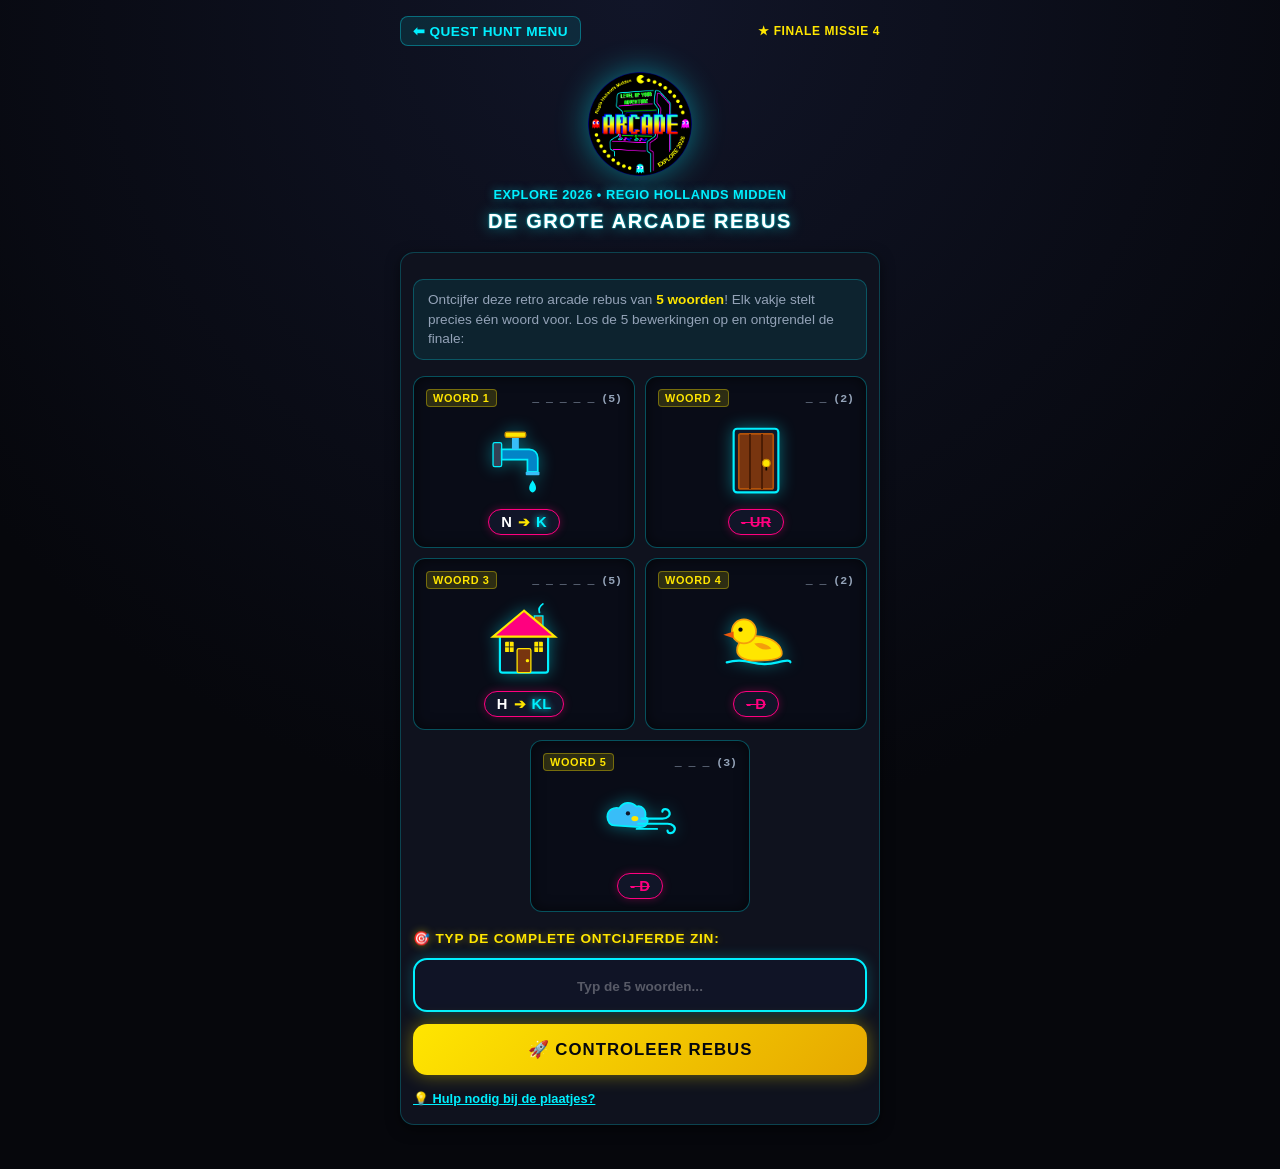
==== quest_hunt/puzzel_3_rebus.html @ 5169217b "added quest menu" ====
<!DOCTYPE html>
<html lang="nl">
<head>
  <meta charset="UTF-8">
  <meta name="viewport" content="width=device-width, initial-scale=1.0, maximum-scale=1.0, user-scalable=no">
  <title>Explore 2026 - De Grote Arcade Rebus</title>
  <meta name="description" content="Ontcijfer de heldere 5-woorden arcade rebus en kraak de kluis van de finale bij Explore 2026!">
  <link rel="icon" type="image/png" href="../logo.png">
  
  <!-- Explore 2026 Arcade Thema Basis -->
  <link rel="stylesheet" href="../style.css">

  <style>
    /* Bovenste navigatiebalk */
    .nav-top-bar {
      display: flex;
      justify-content: space-between;
      align-items: center;
      width: 100%;
      margin-bottom: 4px;
    }

    .nav-back-link {
      display: inline-flex;
      align-items: center;
      gap: 6px;
      color: var(--neon-cyan);
      text-decoration: none;
      font-size: 0.85rem;
      font-weight: 800;
      letter-spacing: 0.03em;
      text-transform: uppercase;
      padding: 6px 12px;
      background: rgba(0, 240, 255, 0.1);
      border: 1px solid rgba(0, 240, 255, 0.35);
      border-radius: 8px;
      transition: all 0.15s ease;
    }

    .nav-back-link:active {
      background: rgba(0, 240, 255, 0.25);
      transform: scale(0.97);
    }

    /* Hoofd Rebus Card */
    .rebus-card {
      background: var(--card);
      border: 1.5px solid var(--card-border);
      border-radius: var(--radius);
      padding: 18px 12px;
      display: flex;
      flex-direction: column;
      align-items: center;
      text-align: center;
      box-shadow: var(--shadow);
      position: relative;
      overflow: hidden;
      transition: border-color 0.3s ease, box-shadow 0.3s ease;
    }

    .rebus-card.success-card {
      border-color: var(--neon-green);
      box-shadow: 0 0 25px rgba(0, 255, 102, 0.45), inset 0 0 15px rgba(0, 255, 102, 0.15);
      animation: pulseSuccess 2s infinite alternate;
    }

    @keyframes pulseSuccess {
      0% { box-shadow: 0 0 16px rgba(0, 255, 102, 0.3); }
      100% { box-shadow: 0 0 28px rgba(0, 255, 102, 0.6); }
    }

    /* Instructie banner */
    .instruction-badge {
      background: rgba(0, 240, 255, 0.08);
      border: 1px solid rgba(0, 240, 255, 0.25);
      border-radius: 10px;
      padding: 10px 14px;
      margin: 8px 0 16px;
      font-size: 0.85rem;
      line-height: 1.45;
      color: var(--text-muted);
      text-align: left;
      width: 100%;
    }

    .instruction-badge strong {
      color: var(--neon-yellow);
    }

    /* Rebus Grid: 5 Duidelijke Woordkaarten */
    .rebus-grid {
      display: grid;
      grid-template-columns: repeat(2, 1fr);
      gap: 10px;
      width: 100%;
      margin-bottom: 18px;
    }

    /* Laatste kaart centreert netjes over 2 kolommen */
    .rebus-card-item:last-child:nth-child(odd) {
      grid-column: span 2;
      max-width: 220px;
      margin: 0 auto;
      width: 100%;
    }

    .rebus-card-item {
      background: #090c17;
      border: 1.5px solid rgba(0, 240, 255, 0.3);
      border-radius: 12px;
      padding: 12px 8px;
      display: flex;
      flex-direction: column;
      align-items: center;
      gap: 8px;
      box-shadow: inset 0 0 14px rgba(0, 0, 0, 0.6);
      position: relative;
      transition: border-color 0.2s ease, transform 0.15s ease;
    }

    .rebus-card-item:hover {
      border-color: var(--neon-cyan);
    }

    .item-header {
      width: 100%;
      display: flex;
      justify-content: space-between;
      align-items: center;
      padding: 0 4px;
    }

    .item-tag {
      font-size: 0.68rem;
      font-weight: 900;
      text-transform: uppercase;
      letter-spacing: 0.06em;
      padding: 2px 6px;
      border-radius: 4px;
      background: rgba(255, 230, 0, 0.15);
      color: var(--neon-yellow);
      border: 1px solid rgba(255, 230, 0, 0.35);
    }

    .item-length {
      font-size: 0.72rem;
      font-weight: 800;
      color: var(--text-muted);
      font-family: monospace;
    }

    /* SVG Illustratie container */
    .rebus-visual-wrap {
      width: 86px;
      height: 86px;
      display: flex;
      align-items: center;
      justify-content: center;
      filter: drop-shadow(0 0 8px rgba(0, 240, 255, 0.4));
    }

    .rebus-svg {
      width: 100%;
      height: 100%;
      object-fit: contain;
    }

    /* Formule / Letter Bewerking Badge */
    .rebus-formula-badge {
      display: inline-flex;
      align-items: center;
      gap: 6px;
      background: #111528;
      border: 1px solid var(--neon-pink);
      border-radius: 999px;
      padding: 4px 12px;
      font-size: 0.92rem;
      font-weight: 900;
      box-shadow: 0 0 8px rgba(255, 0, 127, 0.3);
    }

    .formula-source {
      color: #ffffff;
    }

    .formula-arrow {
      color: var(--neon-yellow);
      font-size: 0.85rem;
    }

    .formula-target {
      color: var(--neon-cyan);
      text-shadow: 0 0 6px var(--neon-cyan);
    }

    /* Antwoord Invoer Formulier */
    .answer-form {
      width: 100%;
      display: flex;
      flex-direction: column;
      gap: 12px;
    }

    .answer-label {
      font-size: 0.85rem;
      font-weight: 800;
      text-transform: uppercase;
      letter-spacing: 0.06em;
      color: var(--neon-yellow);
      text-shadow: 0 0 8px rgba(255, 230, 0, 0.4);
      text-align: left;
      display: flex;
      align-items: center;
      gap: 6px;
    }

    .answer-input {
      width: 100%;
      background: #101426;
      border: 2px solid var(--neon-cyan);
      border-radius: var(--radius);
      padding: 14px 16px;
      font-size: 1.15rem;
      font-weight: 900;
      letter-spacing: 0.06em;
      text-transform: uppercase;
      color: #ffffff;
      text-align: center;
      outline: none;
      box-shadow: 0 0 14px rgba(0, 240, 255, 0.25);
      transition: border-color 0.2s ease, box-shadow 0.2s ease;
    }

    .answer-input:focus {
      border-color: var(--neon-pink);
      box-shadow: 0 0 20px rgba(255, 0, 127, 0.45);
    }

    .answer-input::placeholder {
      font-size: 0.85rem;
      font-weight: 600;
      letter-spacing: normal;
      text-transform: none;
      color: rgba(255, 255, 255, 0.3);
    }

    .btn-submit-rebus {
      width: 100%;
      background: linear-gradient(135deg, var(--neon-yellow) 0%, #e6a800 100%);
      color: #05070e;
      border: none;
      border-radius: var(--radius);
      padding: 15px;
      font-size: 1.05rem;
      font-weight: 900;
      letter-spacing: 0.06em;
      text-transform: uppercase;
      cursor: pointer;
      box-shadow: 0 0 18px rgba(255, 230, 0, 0.4);
      display: inline-flex;
      align-items: center;
      justify-content: center;
      gap: 8px;
      transition: transform 0.15s ease, filter 0.15s ease;
    }

    .btn-submit-rebus:active {
      transform: scale(0.98);
      filter: brightness(1.1);
    }

    /* Hints Uitklapbaar */
    .btn-hint-toggle {
      background: none;
      border: none;
      color: var(--neon-cyan);
      font-size: 0.8rem;
      font-weight: 800;
      cursor: pointer;
      text-decoration: underline;
      margin-top: 4px;
      display: inline-flex;
      align-items: center;
      gap: 4px;
    }

    .hint-box {
      background: rgba(255, 230, 0, 0.08);
      border: 1px dashed var(--neon-yellow);
      border-radius: 8px;
      padding: 12px 14px;
      color: #cbd5e1;
      font-size: 0.82rem;
      line-height: 1.5;
      margin-top: 6px;
      width: 100%;
      text-align: left;
    }

    /* Foutmelding & Succesbox */
    .alert-box-rebus {
      background: rgba(255, 0, 127, 0.12);
      border: 1.5px solid var(--neon-pink);
      border-radius: var(--radius);
      padding: 14px 16px;
      color: #ffffff;
      font-size: 0.88rem;
      line-height: 1.45;
      text-align: center;
      margin-top: 12px;
      width: 100%;
    }

    .alert-box-rebus.shake {
      animation: shakeAnim 0.45s ease-in-out;
    }

    @keyframes shakeAnim {
      0%, 100% { transform: translateX(0); }
      20%, 60% { transform: translateX(-8px); }
      40%, 80% { transform: translateX(8px); }
    }

    .success-box-rebus {
      background: rgba(0, 255, 102, 0.12);
      border: 1.5px solid var(--neon-green);
      border-radius: var(--radius);
      padding: 18px 16px;
      color: #ffffff;
      text-align: center;
      margin-top: 12px;
      width: 100%;
      box-shadow: 0 0 20px rgba(0, 255, 102, 0.35);
    }

    .action-btn-main {
      width: 100%;
      background: linear-gradient(135deg, var(--neon-green) 0%, #00b347 100%);
      color: #04080e;
      border: none;
      border-radius: var(--radius);
      padding: 16px;
      font-size: 1.05rem;
      font-weight: 900;
      letter-spacing: 0.04em;
      text-transform: uppercase;
      cursor: pointer;
      box-shadow: 0 0 20px rgba(0, 255, 102, 0.45);
      display: inline-flex;
      align-items: center;
      justify-content: center;
      gap: 8px;
      text-decoration: none;
      margin-top: 12px;
      transition: transform 0.15s ease, filter 0.15s ease;
    }

    .action-btn-main:active {
      transform: scale(0.98);
      filter: brightness(1.1);
    }

    /* Countdown Banner */
    .countdown-banner {
      background: rgba(0, 255, 102, 0.12);
      border: 1px dashed var(--neon-green);
      border-radius: 8px;
      padding: 10px 14px;
      color: #ffffff;
      font-size: 0.88rem;
      font-weight: 700;
      margin-top: 12px;
      width: 100%;
      display: flex;
      align-items: center;
      justify-content: space-between;
      gap: 10px;
    }

    .btn-cancel-countdown {
      background: transparent;
      border: 1px solid rgba(255, 255, 255, 0.3);
      color: #cbd5e1;
      padding: 4px 10px;
      border-radius: 6px;
      font-size: 0.78rem;
      cursor: pointer;
    }

    /* Collapsible Settings / Drawer */
    .settings-panel {
      background: #0b0e1b;
      border: 1px solid rgba(255, 255, 255, 0.1);
      border-radius: var(--radius);
      overflow: hidden;
      margin-top: 14px;
      width: 100%;
    }

    .settings-header {
      padding: 12px 16px;
      display: flex;
      justify-content: space-between;
      align-items: center;
      cursor: pointer;
      font-size: 0.85rem;
      font-weight: 700;
      color: var(--text-muted);
      user-select: none;
    }

    .settings-header:hover {
      color: #ffffff;
    }

    .settings-body {
      padding: 14px 16px 18px;
      border-top: 1px solid rgba(255, 255, 255, 0.08);
      display: flex;
      flex-direction: column;
      gap: 12px;
      text-align: left;
    }

    .form-group {
      display: flex;
      flex-direction: column;
      gap: 4px;
    }

    .form-group label {
      font-size: 0.75rem;
      font-weight: 700;
      color: var(--neon-cyan);
      text-transform: uppercase;
      letter-spacing: 0.04em;
    }

    .form-group input {
      background: #111524;
      border: 1px solid var(--card-border);
      border-radius: 8px;
      padding: 9px 12px;
      color: #ffffff;
      font-size: 0.88rem;
      outline: none;
    }

    .form-group input:focus {
      border-color: var(--neon-cyan);
      box-shadow: var(--glow-cyan);
    }

    .btn-row {
      display: flex;
      gap: 8px;
      flex-wrap: wrap;
    }

    .btn-sm-arcade {
      background: #151b2e;
      border: 1px solid var(--neon-yellow);
      color: var(--neon-yellow);
      padding: 8px 12px;
      border-radius: 8px;
      font-size: 0.8rem;
      font-weight: 800;
      cursor: pointer;
      flex: 1;
      text-align: center;
    }

    .btn-sm-arcade:active {
      background: rgba(255, 230, 0, 0.2);
    }

    /* Confetti Canvas */
    #confettiCanvas {
      position: fixed;
      top: 0;
      left: 0;
      width: 100vw;
      height: 100vh;
      pointer-events: none;
      z-index: 9999;
    }

    /* Toast */
    .toast {
      position: fixed;
      bottom: 24px;
      left: 50%;
      transform: translateX(-50%) translateY(100px);
      background: #111524;
      border: 1.5px solid var(--neon-cyan);
      box-shadow: 0 0 16px rgba(0, 240, 255, 0.4);
      color: #ffffff;
      padding: 10px 20px;
      border-radius: 999px;
      font-size: 0.88rem;
      font-weight: 700;
      opacity: 0;
      transition: all 0.3s cubic-bezier(0.34, 1.56, 0.64, 1);
      z-index: 10000;
      white-space: nowrap;
    }

    .toast.show {
      transform: translateX(-50%) translateY(0);
      opacity: 1;
    }
  </style>
</head>
<body>
  <canvas id="confettiCanvas"></canvas>

  <div class="app">
    <!-- Bovenbalk met teruglink naar menu -->
    <div class="nav-top-bar">
      <a href="quest_hunt_menu.html" class="nav-back-link">
        ⬅ Quest Hunt Menu
      </a>
      <span style="font-size: 0.75rem; font-weight: 800; color: var(--neon-yellow); letter-spacing: 0.05em;">
        ★ FINALE MISSIE 4
      </span>
    </div>

    <!-- Header met Explore 2026 Arcade Logo -->
    <header>
      <img src="../logo.png" alt="Explore 2026 Arcade Logo" class="app-logo">
      <div class="subtitle">Explore 2026 • Regio Hollands Midden</div>
      <h1 class="app-title" style="font-size: 1.25rem; line-height: 1.3; margin-top: 6px;">
        De Grote Arcade Rebus
      </h1>
    </header>

    <!-- Hoofd Rebus Kaart -->
    <main class="rebus-card" id="rebusCard">
      <!-- Instructie banner -->
      <div class="instruction-badge">
        Ontcijfer deze retro arcade rebus van <strong>5 woorden</strong>! Elk vakje stelt precies één woord voor. Los de 5 bewerkingen op en ontgrendel de finale:
      </div>

      <!-- Het 5-delige Rebus Raster -->
      <div class="rebus-grid">
        
        <!-- VAK 1: KRAAN (N -> K) = KRAAK -->
        <div class="rebus-card-item">
          <div class="item-header">
            <span class="item-tag">Woord 1</span>
            <span class="item-length">_ _ _ _ _ (5)</span>
          </div>
          <div class="rebus-visual-wrap">
            <!-- Kraan SVG -->
            <svg class="rebus-svg" viewBox="0 0 100 100" fill="none" xmlns="http://www.w3.org/2000/svg">
              <!-- Muurplaat -->
              <rect x="14" y="32" width="10" height="28" rx="2" fill="#334155" stroke="#00f0ff" stroke-width="1.5"/>
              <!-- Buis naar voren en omlaag -->
              <path d="M24 40 H56 C62 40 66 44 66 50 V66 H54 V52 H24 Z" fill="#0284c7" stroke="#00f0ff" stroke-width="2"/>
              <!-- Kraanknop bovenop -->
              <rect x="36" y="24" width="8" height="16" fill="#38bdf8"/>
              <rect x="28" y="20" width="24" height="6" rx="2" fill="#ffe600" stroke="#ca8a04" stroke-width="1.5"/>
              <!-- Uitloop & Waterdruppel -->
              <rect x="52" y="66" width="16" height="4" rx="1" fill="#38bdf8"/>
              <path d="M60 76 C58 79 56 82 56 85 C56 88 58 90 60 90 C62 90 64 88 64 85 C64 82 62 79 60 76 Z" fill="#00f0ff"/>
            </svg>
          </div>
          <div class="rebus-formula-badge">
            <span class="formula-source">N</span>
            <span class="formula-arrow">➔</span>
            <span class="formula-target">K</span>
          </div>
        </div>

        <!-- VAK 2: DEUR (- UR) = DE -->
        <div class="rebus-card-item">
          <div class="item-header">
            <span class="item-tag">Woord 2</span>
            <span class="item-length">_ _ (2)</span>
          </div>
          <div class="rebus-visual-wrap">
            <!-- Houten Deur SVG -->
            <svg class="rebus-svg" viewBox="0 0 100 100" fill="none" xmlns="http://www.w3.org/2000/svg">
              <!-- Kozijn -->
              <rect x="24" y="16" width="52" height="74" rx="4" fill="#0f172a" stroke="#00f0ff" stroke-width="2.5"/>
              <!-- Deurpaneel -->
              <rect x="30" y="22" width="40" height="64" rx="2" fill="#78350f" stroke="#b45309" stroke-width="2"/>
              <!-- Planken lijnen -->
              <line x1="43" y1="22" x2="43" y2="86" stroke="#451a03" stroke-width="2"/>
              <line x1="57" y1="22" x2="57" y2="86" stroke="#451a03" stroke-width="2"/>
              <!-- Deurknop / Slot -->
              <circle cx="62" cy="56" r="4.5" fill="#ffe600" stroke="#ca8a04" stroke-width="1.5"/>
              <rect x="61" y="60.5" width="2" height="4" fill="#000000"/>
            </svg>
          </div>
          <div class="rebus-formula-badge">
            <span class="formula-source" style="text-decoration: line-through; color: var(--neon-pink);">- UR</span>
          </div>
        </div>

        <!-- VAK 3: HUIS (H -> KL) = KLUIS -->
        <div class="rebus-card-item">
          <div class="item-header">
            <span class="item-tag">Woord 3</span>
            <span class="item-length">_ _ _ _ _ (5)</span>
          </div>
          <div class="rebus-visual-wrap">
            <!-- Huis SVG -->
            <svg class="rebus-svg" viewBox="0 0 100 100" fill="none" xmlns="http://www.w3.org/2000/svg">
              <!-- Schoorsteen met rook -->
              <rect x="62" y="22" width="10" height="18" fill="#b45309" stroke="#00f0ff" stroke-width="1.5"/>
              <path d="M68 18 Q66 12 72 8" stroke="#00f0ff" stroke-width="2" stroke-linecap="round"/>
              <!-- Gevel / Muren -->
              <rect x="22" y="44" width="56" height="44" rx="3" fill="#0f172a" stroke="#00f0ff" stroke-width="2.5"/>
              <!-- Dak (Driehoek) -->
              <polygon points="50,16 14,46 86,46" fill="#ff007f" stroke="#ffe600" stroke-width="2.5"/>
              <!-- Voordeur -->
              <rect x="42" y="60" width="16" height="28" rx="2" fill="#78350f" stroke="#ffe600" stroke-width="1.5"/>
              <circle cx="54" cy="74" r="2" fill="#ffe600"/>
              <!-- Raampje Links -->
              <rect x="28" y="52" width="10" height="12" rx="1" fill="#ffe600"/>
              <line x1="33" y1="52" x2="33" y2="64" stroke="#0f172a" stroke-width="1"/>
              <line x1="28" y1="58" x2="38" y2="58" stroke="#0f172a" stroke-width="1"/>
              <!-- Raampje Rechts -->
              <rect x="62" y="52" width="10" height="12" rx="1" fill="#ffe600"/>
              <line x1="67" y1="52" x2="67" y2="64" stroke="#0f172a" stroke-width="1"/>
              <line x1="62" y1="58" x2="72" y2="58" stroke="#0f172a" stroke-width="1"/>
            </svg>
          </div>
          <div class="rebus-formula-badge">
            <span class="formula-source">H</span>
            <span class="formula-arrow">➔</span>
            <span class="formula-target">KL</span>
          </div>
        </div>

        <!-- VAK 4: EEND (- D) = EN -->
        <div class="rebus-card-item">
          <div class="item-header">
            <span class="item-tag">Woord 4</span>
            <span class="item-length">_ _ (2)</span>
          </div>
          <div class="rebus-visual-wrap">
            <!-- Eend SVG -->
            <svg class="rebus-svg" viewBox="0 0 100 100" fill="none" xmlns="http://www.w3.org/2000/svg">
              <!-- Water golven -->
              <path d="M16 76 Q30 72 45 76 T75 76 T90 76" stroke="#00f0ff" stroke-width="2.5" stroke-linecap="round"/>
              <!-- Eend Lichaam -->
              <path d="M28 62 C28 50 40 44 56 46 C70 48 80 56 80 66 C80 72 68 74 50 74 C34 74 28 68 28 62 Z" fill="#ffe600" stroke="#f59e0b" stroke-width="2"/>
              <!-- Eend Hoofd -->
              <circle cx="36" cy="40" r="14" fill="#ffe600" stroke="#f59e0b" stroke-width="2"/>
              <!-- Oog -->
              <circle cx="32" cy="38" r="2.5" fill="#04080e"/>
              <!-- Snavel -->
              <path d="M24 40 L12 44 L24 48 Z" fill="#ea580c"/>
              <!-- Vleugel -->
              <path d="M48 54 Q60 52 68 60 Q56 64 48 54 Z" fill="#f59e0b"/>
            </svg>
          </div>
          <div class="rebus-formula-badge">
            <span class="formula-source" style="text-decoration: line-through; color: var(--neon-pink);">- D</span>
          </div>
        </div>

        <!-- VAK 5: WIND (- D) = WIN -->
        <div class="rebus-card-item">
          <div class="item-header">
            <span class="item-tag">Woord 5</span>
            <span class="item-length">_ _ _ (3)</span>
          </div>
          <div class="rebus-visual-wrap">
            <!-- Wind / Blaaswolk SVG -->
            <svg class="rebus-svg" viewBox="0 0 100 100" fill="none" xmlns="http://www.w3.org/2000/svg">
              <!-- Blaaswolk gezichtje links -->
              <path d="M20 54 C16 54 12 50 12 44 C12 36 20 32 26 34 C30 26 40 26 46 32 C52 30 58 36 56 44 C62 48 58 56 50 56 Z" fill="#38bdf8" stroke="#00f0ff" stroke-width="2"/>
              <!-- Oogje & Wang -->
              <circle cx="36" cy="40" r="2.5" fill="#0f172a"/>
              <ellipse cx="44" cy="46" rx="4" ry="3" fill="#ffe600"/>
              <!-- Windvlagen / Wervelingen -->
              <path d="M52 46 H76 C82 46 86 42 84 38 C82 34 76 34 76 38" stroke="#00f0ff" stroke-width="2.5" stroke-linecap="round"/>
              <path d="M48 52 H82 C88 52 92 56 90 60 C88 64 82 64 82 60" stroke="#00f0ff" stroke-width="2.5" stroke-linecap="round"/>
              <path d="M46 58 H70" stroke="#00f0ff" stroke-width="2" stroke-linecap="round"/>
            </svg>
          </div>
          <div class="rebus-formula-badge">
            <span class="formula-source" style="text-decoration: line-through; color: var(--neon-pink);">- D</span>
          </div>
        </div>

      </div>

      <!-- Invoerformulier -->
      <form id="rebusForm" class="answer-form" onsubmit="return false;">
        <label for="rebusInput" class="answer-label">
          <span>🎯 Typ de complete ontcijferde zin:</span>
        </label>
        <input 
          type="text" 
          id="rebusInput" 
          class="answer-input" 
          placeholder="Typ de 5 woorden..." 
          autocomplete="off" 
          autocorrect="off" 
          autocapitalize="characters" 
          spellcheck="false"
        >

        <button type="submit" id="btnSubmitRebus" class="btn-submit-rebus">
          🚀 Controleer Rebus
        </button>

        <button type="button" id="btnToggleHint" class="btn-hint-toggle">
          💡 Hulp nodig bij de plaatjes?
        </button>

        <div id="hintBox" class="hint-box" style="display: none;">
          <strong>De 5 voorwerpen zijn:</strong><br>
          • <strong>Vak 1:</strong> Kraan (vervang N door K)<br>
          • <strong>Vak 2:</strong> Deur (haal UR weg)<br>
          • <strong>Vak 3:</strong> Huis (vervang H door KL)<br>
          • <strong>Vak 4:</strong> Eend (haal D weg)<br>
          • <strong>Vak 5:</strong> Wind (haal D weg)
        </div>
      </form>

      <!-- Foutmelding bij onjuist antwoord -->
      <div id="alertBox" class="alert-box-rebus" style="display: none;">
        <strong>⚠️ Helaas, dat is nog niet de juiste zin!</strong>
        <div style="margin-top: 4px; font-size: 0.82rem; color: #cbd5e1;">
          Kijk goed naar de 5 plaatjes en de letterbewerkingen. Gebruik eventueel de hint hierboven.
        </div>
      </div>

      <!-- Succesmelding bij goed antwoord -->
      <div id="successBox" class="success-box-rebus" style="display: none;">
        <h2 style="font-size: 1.25rem; font-weight: 900; color: var(--neon-green); margin-bottom: 6px;">
          🎉 REBUS MET SUCCES GEKRAAKT! 🎉
        </h2>
        <p style="font-size: 0.95rem; color: #ffffff;">
          Ongelofelijk knap gedaan! De complete finale zin is:<br>
          <strong style="color: var(--neon-yellow); font-size: 1.15rem; letter-spacing: 0.05em;">KRAAK DE KLUIS EN WIN</strong>!
        </p>
      </div>

      <!-- Automatische Countdown bij correct antwoord -->
      <div id="countdownBanner" class="countdown-banner" style="display: none;">
        <span>🚀 Doorsturen naar bestemming over <strong id="countdownSec">3</strong>s...</span>
        <button type="button" class="btn-cancel-countdown" id="cancelCountdownBtn">Pauzeren</button>
      </div>

      <!-- Directe bestemmingsknop na succes -->
      <a id="btnGoTarget" href="#" class="action-btn-main" style="display: none;">
        🎉 Ga naar Bestemming! 🚀
      </a>
    </main>
  </div>

  <!-- Toast notificatie -->
  <div id="toast" class="toast">Instellingen opgeslagen!</div>

  <script>
    /**
     * Explore 2026 - De Grote Arcade Rebus
     * 5-Word Rebus Verification Engine: KRAAK DE KLUIS EN WIN
     */

    const DEFAULT_CONFIG = {
      targetCode: 'KRAAK DE KLUIS EN WIN',
      targetUrl: 'https://skenme.nl/qr/scan.php?ID=aaeb295961',
      autoRedirectDelaySec: 3
    };

    const STORAGE_KEY = 'explore_rebus_config';

    let currentConfig = loadConfig();
    let countdownTimer = null;
    let countdownRemaining = 3;
    let hasTriggeredSuccess = false;

    // DOM Elementen
    const elRebusCard = document.getElementById('rebusCard');
    const elRebusForm = document.getElementById('rebusForm');
    const elRebusInput = document.getElementById('rebusInput');
    const elAlertBox = document.getElementById('alertBox');
    const elSuccessBox = document.getElementById('successBox');
    const elCountdownBanner = document.getElementById('countdownBanner');
    const elCountdownSec = document.getElementById('countdownSec');
    const elCancelCountdownBtn = document.getElementById('cancelCountdownBtn');
    const elBtnGoTarget = document.getElementById('btnGoTarget');
    const elBtnToggleHint = document.getElementById('btnToggleHint');
    const elHintBox = document.getElementById('hintBox');
    const elToast = document.getElementById('toast');

    // Settings elementen
    const elSettingsToggle = document.getElementById('settingsToggle');
    const elSettingsBody = document.getElementById('settingsBody');
    const elToggleArrow = document.getElementById('toggleArrow');
    const elCfgTargetCode = document.getElementById('cfgTargetCode');
    const elCfgTargetUrl = document.getElementById('cfgTargetUrl');
    const elBtnSaveConfig = document.getElementById('btnSaveConfig');
    const elBtnSimulateCorrect = document.getElementById('btnSimulateCorrect');
    const elBtnCopyShareLink = document.getElementById('btnCopyShareLink');
    const elBtnResetConfig = document.getElementById('btnResetConfig');

    /**
     * Configuratie inlezen: URL parameters > LocalStorage > Default
     */
    function loadConfig() {
      const urlParams = new URLSearchParams(window.location.search);
      let saved = {};
      try {
        saved = JSON.parse(localStorage.getItem(STORAGE_KEY)) || {};
      } catch (e) {}

      const code = (urlParams.get('code') || urlParams.get('answer') || saved.targetCode || DEFAULT_CONFIG.targetCode).trim().toUpperCase();
      const target = urlParams.get('url') || urlParams.get('target') || saved.targetUrl || DEFAULT_CONFIG.targetUrl;

      return {
        targetCode: code || DEFAULT_CONFIG.targetCode,
        targetUrl: target || DEFAULT_CONFIG.targetUrl,
        autoRedirectDelaySec: DEFAULT_CONFIG.autoRedirectDelaySec
      };
    }

    function showToast(message) {
      if (!elToast) return;
      elToast.textContent = message;
      elToast.classList.add('show');
      setTimeout(() => elToast.classList.remove('show'), 2600);
    }

    /**
     * Normalisatie van invoer (verwijdert spaties en leestekens voor vergelijking)
     */
    function normalizeCode(str) {
      return (str || '')
        .toUpperCase()
        .replace(/[^A-Z0-9]/g, '');
    }

    /**
     * Antwoordcontrole
     */
    function checkAnswer() {
      const userInput = normalizeCode(elRebusInput.value);
      const expected = normalizeCode(currentConfig.targetCode);
      const altExpected1 = normalizeCode('KRAAK DE KLUIS EN WIN');
      const altExpected2 = normalizeCode('KRAAK HET SPEL EN WIN');

      if (!userInput) {
        showToast('⚠️ Vul eerst je antwoord in!');
        elRebusInput.focus();
        return;
      }

      // Check of het antwoord overeenkomt
      if (userInput === expected || userInput === altExpected1 || userInput === altExpected2) {
        handleSuccess();
      } else {
        handleFailure();
      }
    }

    function handleSuccess() {
      elAlertBox.style.display = 'none';
      elSuccessBox.style.display = 'block';
      elRebusCard.classList.add('success-card');
      elBtnGoTarget.href = currentConfig.targetUrl;
      elBtnGoTarget.style.display = 'inline-flex';

      if (!hasTriggeredSuccess) {
        hasTriggeredSuccess = true;
        startConfetti();
        startRedirectCountdown();
      }
    }

    function handleFailure() {
      elAlertBox.style.display = 'block';
      elAlertBox.classList.remove('shake');
      void elAlertBox.offsetWidth;
      elAlertBox.classList.add('shake');
      elRebusInput.focus();
    }

    elRebusForm.addEventListener('submit', (e) => {
      e.preventDefault();
      checkAnswer();
    });

    // Toggle extra hints
    elBtnToggleHint.addEventListener('click', () => {
      const isHidden = elHintBox.style.display === 'none';
      elHintBox.style.display = isHidden ? 'block' : 'none';
      elBtnToggleHint.textContent = isHidden ? '🙈 Hints inklappen' : '💡 Hulp nodig bij de plaatjes?';
    });

    /**
     * Countdown naar Bestemming
     */
    function startRedirectCountdown() {
      countdownRemaining = currentConfig.autoRedirectDelaySec || 3;
      elCountdownSec.textContent = countdownRemaining;
      elCountdownBanner.style.display = 'flex';

      clearInterval(countdownTimer);
      countdownTimer = setInterval(() => {
        countdownRemaining--;
        if (countdownRemaining <= 0) {
          clearInterval(countdownTimer);
          window.location.href = currentConfig.targetUrl;
        } else {
          elCountdownSec.textContent = countdownRemaining;
        }
      }, 1000);
    }

    function stopRedirectCountdown() {
      clearInterval(countdownTimer);
      elCountdownBanner.style.display = 'none';
    }

    elCancelCountdownBtn.addEventListener('click', () => {
      stopRedirectCountdown();
      showToast('Automatisch doorsturen gepauzeerd');
    });

    /**
     * Confetti Effect
     */
    function startConfetti() {
      const canvas = document.getElementById('confettiCanvas');
      if (!canvas) return;
      const ctx = canvas.getContext('2d');
      canvas.width = window.innerWidth;
      canvas.height = window.innerHeight;

      const colors = ['#00f0ff', '#ff007f', '#ffe600', '#00ff66', '#ffffff'];
      const particles = [];
      const particleCount = 85;

      for (let i = 0; i < particleCount; i++) {
        particles.push({
          x: canvas.width / 2 + (Math.random() - 0.5) * 60,
          y: canvas.height / 2 + (Math.random() - 0.5) * 60,
          vx: (Math.random() - 0.5) * 12,
          vy: (Math.random() - 1.2) * 14,
          size: Math.random() * 8 + 4,
          color: colors[Math.floor(Math.random() * colors.length)],
          rotation: Math.random() * 360,
          rotSpeed: (Math.random() - 0.5) * 15,
          gravity: 0.38,
          alpha: 1,
          decay: Math.random() * 0.012 + 0.008
        });
      }

      function animate() {
        ctx.clearRect(0, 0, canvas.width, canvas.height);
        let alive = 0;

        particles.forEach(p => {
          if (p.alpha > 0) {
            alive++;
            p.x += p.vx;
            p.y += p.vy;
            p.vy += p.gravity;
            p.rotation += p.rotSpeed;
            p.alpha -= p.decay;

            ctx.save();
            ctx.translate(p.x, p.y);
            ctx.rotate((p.rotation * Math.PI) / 180);
            ctx.fillStyle = p.color;
            ctx.globalAlpha = Math.max(0, p.alpha);
            ctx.fillRect(-p.size / 2, -p.size / 2, p.size, p.size * 0.7);
            ctx.restore();
          }
        });

        if (alive > 0) {
          requestAnimationFrame(animate);
        } else {
          ctx.clearRect(0, 0, canvas.width, canvas.height);
        }
      }

      requestAnimationFrame(animate);
    }

    /**
     * UI & Settings Initialisatie
     */
    function initUI() {
      // Settings toggle
      elSettingsToggle.addEventListener('click', () => {
        const isHidden = elSettingsBody.style.display === 'none';
        elSettingsBody.style.display = isHidden ? 'flex' : 'none';
        elToggleArrow.textContent = isHidden ? '▲' : '▼';
      });

      elCfgTargetCode.value = currentConfig.targetCode;
      elCfgTargetUrl.value = currentConfig.targetUrl;

      // Opslaan instellingen
      elBtnSaveConfig.addEventListener('click', () => {
        const code = elCfgTargetCode.value.trim().toUpperCase() || 'KRAAK DE KLUIS EN WIN';
        const url = elCfgTargetUrl.value.trim() || DEFAULT_CONFIG.targetUrl;

        currentConfig.targetCode = code;
        currentConfig.targetUrl = url;

        try {
          localStorage.setItem(STORAGE_KEY, JSON.stringify(currentConfig));
        } catch (e) {}

        showToast('Instellingen opgeslagen!');
      });

      // Simuleer juiste code
      elBtnSimulateCorrect.addEventListener('click', () => {
        elRebusInput.value = currentConfig.targetCode;
        checkAnswer();
        showToast(`🎮 Oplossing ingevuld!`);
      });

      // Deelbare link kopiëren
      elBtnCopyShareLink.addEventListener('click', () => {
        const url = new URL(window.location.href);
        url.searchParams.set('code', currentConfig.targetCode);
        url.searchParams.set('url', currentConfig.targetUrl);

        navigator.clipboard.writeText(url.toString())
          .then(() => showToast('🔗 Deelbare link gekopieerd!'))
          .catch(() => prompt('Kopieer deze link:', url.toString()));
      });

      // Reset
      elBtnResetConfig.addEventListener('click', () => {
        if (confirm('Wil je de instellingen herstellen naar standaard?')) {
          try {
            localStorage.removeItem(STORAGE_KEY);
          } catch (e) {}
          currentConfig = { ...DEFAULT_CONFIG };
          elCfgTargetCode.value = currentConfig.targetCode;
          elCfgTargetUrl.value = currentConfig.targetUrl;
          showToast('Instellingen hersteld naar standaard');
        }
      });
    }

    document.addEventListener('DOMContentLoaded', initUI);
  </script>
</body>
</html>
---- style.css ----
/* style.css - Explore 2026 Arcade Thema (geoptimaliseerd voor smartphone) */

:root {
  /* Arcade Palet afkomstig uit Explore 2026 logo */
  --bg: #06070c;
  --bg-gradient: radial-gradient(circle at 50% 0%, #111528 0%, #06070c 75%);
  --card: #0f121e;
  --card-border: rgba(0, 240, 255, 0.22);
  --text: #ffffff;
  --text-muted: #94a3b8;
  
  /* Neon Accentkleuren */
  --neon-cyan: #00f0ff;
  --neon-pink: #ff007f;
  --neon-yellow: #ffe600;
  --neon-green: #00ff66;
  --neon-blue: #0088ff;

  --radius: 14px;
  --shadow: 0 4px 14px rgba(0, 0, 0, 0.5);
  --glow-cyan: 0 0 12px rgba(0, 240, 255, 0.35);
  --glow-pink: 0 0 12px rgba(255, 0, 127, 0.35);
}

* {
  box-sizing: border-box;
  margin: 0;
  padding: 0;
  -webkit-tap-highlight-color: transparent;
}

body {
  font-family: -apple-system, BlinkMacSystemFont, "Segoe UI", Roboto, sans-serif;
  background: var(--bg);
  background-image: var(--bg-gradient);
  background-attachment: fixed;
  color: var(--text);
  min-height: 100vh;
  padding: 16px 14px 44px;
  display: flex;
  justify-content: center;
}

.app {
  width: 100%;
  max-width: 480px;
  display: flex;
  flex-direction: column;
  gap: 14px;
}

/* Header & Explore 2026 Arcade Logo */
header {
  text-align: center;
  padding: 8px 0 4px;
  display: flex;
  flex-direction: column;
  align-items: center;
}

.app-logo {
  width: 104px;
  height: 104px;
  border-radius: 50%;
  object-fit: contain;
  margin-bottom: 8px;
  filter: drop-shadow(0 0 16px rgba(0, 240, 255, 0.45));
  transition: transform 0.2s ease;
}

.app-logo:active {
  transform: scale(0.96);
}

.app-title {
  font-size: 1.45rem;
  font-weight: 900;
  letter-spacing: 0.08em;
  text-transform: uppercase;
  color: #ffffff;
  text-shadow: 0 0 14px rgba(0, 240, 255, 0.6), 0 0 2px #00f0ff;
}

.subtitle {
  font-size: 0.8rem;
  font-weight: 700;
  color: var(--neon-cyan);
  text-shadow: 0 0 8px rgba(0, 240, 255, 0.5);
  margin-top: 3px;
  letter-spacing: 0.04em;
  text-transform: uppercase;
}

/* Opgeslagen Draaiboeken (Neon Arcade Card) */
.saved-section {
  display: flex;
  flex-direction: column;
  gap: 8px;
}

.saved-list {
  display: flex;
  flex-direction: column;
  gap: 8px;
}

.saved-card {
  background: #111524;
  border: 1.5px solid var(--neon-cyan);
  border-radius: var(--radius);
  padding: 12px 14px;
  display: flex;
  align-items: center;
  justify-content: space-between;
  gap: 10px;
  box-shadow: 0 0 14px rgba(0, 240, 255, 0.25);
  cursor: pointer;
  transition: transform 0.1s ease, box-shadow 0.1s ease;
}

.saved-card:active {
  background: #161c30;
  transform: scale(0.99);
  box-shadow: 0 0 20px rgba(0, 240, 255, 0.45);
}

.saved-left {
  display: flex;
  align-items: center;
  gap: 10px;
  flex: 1;
  min-width: 0;
}

.saved-name {
  font-size: 1rem;
  font-weight: 700;
  color: #ffffff;
  white-space: nowrap;
  overflow: hidden;
  text-overflow: ellipsis;
}

.saved-actions {
  display: flex;
  align-items: center;
  gap: 6px;
  flex-shrink: 0;
}

.btn-open-sm {
  background: linear-gradient(135deg, var(--neon-cyan) 0%, var(--neon-blue) 100%);
  color: #04060e;
  border: none;
  border-radius: 8px;
  padding: 8px 14px;
  font-size: 0.88rem;
  font-weight: 800;
  cursor: pointer;
  display: inline-flex;
  align-items: center;
  gap: 4px;
  box-shadow: 0 0 10px rgba(0, 240, 255, 0.35);
}

.btn-open-sm:active {
  opacity: 0.9;
  transform: scale(0.98);
}

.btn-remove-saved {
  background: none;
  border: none;
  color: var(--text-muted);
  font-size: 1.3rem;
  line-height: 1;
  padding: 6px 8px;
  cursor: pointer;
  border-radius: 6px;
}

.btn-remove-saved:active {
  color: var(--neon-pink);
  text-shadow: 0 0 8px var(--neon-pink);
}

/* Zoekbalk & Dropdown */
.search-input {
  width: 100%;
  padding: 14px 16px;
  font-size: 1.05rem;
  border: 1.5px solid var(--card-border);
  border-radius: var(--radius);
  background: var(--card);
  color: #ffffff;
  outline: none;
  box-shadow: var(--shadow);
  transition: border-color 0.2s ease, box-shadow 0.2s ease;
}

.search-input::placeholder {
  color: rgba(255, 255, 255, 0.4);
}

.search-input:focus {
  border-color: var(--neon-cyan);
  box-shadow: var(--glow-cyan);
}

.select-input {
  width: 100%;
  padding: 13px 14px;
  font-size: 1rem;
  border: 1.5px solid rgba(255, 0, 127, 0.35);
  border-radius: var(--radius);
  background: var(--card);
  color: #ffffff;
  box-shadow: var(--shadow);
  cursor: pointer;
  outline: none;
  transition: border-color 0.2s ease, box-shadow 0.2s ease;
}

.select-input:focus {
  border-color: var(--neon-pink);
  box-shadow: var(--glow-pink);
}

/* Sectielabels met Pacman Neon Geel */
.section-label {
  font-size: 0.8rem;
  font-weight: 800;
  text-transform: uppercase;
  letter-spacing: 0.06em;
  color: var(--neon-yellow);
  text-shadow: 0 0 8px rgba(255, 230, 0, 0.4);
  display: flex;
  justify-content: space-between;
  align-items: center;
  padding: 0 4px;
  margin-top: 2px;
}

.label-badge {
  background: rgba(255, 230, 0, 0.15);
  color: var(--neon-yellow);
  border: 1px solid rgba(255, 230, 0, 0.3);
  font-size: 0.72rem;
  font-weight: 800;
  padding: 2px 8px;
  border-radius: 9999px;
  letter-spacing: normal;
}

/* Hoofdlijst van draaiboeken */
.list {
  display: flex;
  flex-direction: column;
  gap: 8px;
}

.row-card {
  background: var(--card);
  border: 1px solid rgba(255, 255, 255, 0.08);
  border-radius: var(--radius);
  padding: 13px 15px;
  display: flex;
  align-items: center;
  justify-content: space-between;
  gap: 12px;
  box-shadow: var(--shadow);
  cursor: pointer;
  text-decoration: none;
  color: inherit;
  transition: background 0.15s ease, border-color 0.15s ease, transform 0.1s ease;
}

.row-card:active {
  background: rgba(0, 240, 255, 0.12);
  border-color: var(--neon-cyan);
  transform: scale(0.99);
}

.row-left {
  display: flex;
  align-items: center;
  gap: 10px;
  flex: 1;
  min-width: 0;
}

.badge {
  background: rgba(255, 0, 127, 0.15);
  color: var(--neon-pink);
  border: 1px solid rgba(255, 0, 127, 0.35);
  font-weight: 800;
  font-size: 0.85rem;
  padding: 4px 8px;
  border-radius: 6px;
  flex-shrink: 0;
  text-shadow: 0 0 6px rgba(255, 0, 127, 0.3);
}

.row-name {
  font-size: 0.98rem;
  font-weight: 600;
  color: #ffffff;
  white-space: nowrap;
  overflow: hidden;
  text-overflow: ellipsis;
}

.row-actions {
  display: flex;
  align-items: center;
  gap: 8px;
  flex-shrink: 0;
}

.star-btn {
  background: none;
  border: none;
  font-size: 1.4rem;
  color: #475569;
  padding: 6px;
  cursor: pointer;
  line-height: 1;
  transition: color 0.15s ease, transform 0.15s ease;
}

.star-btn.active {
  color: var(--neon-yellow);
  text-shadow: 0 0 10px var(--neon-yellow);
  transform: scale(1.1);
}

.arrow-icon {
  color: var(--neon-cyan);
  font-size: 1.2rem;
  font-weight: 800;
  text-shadow: 0 0 8px rgba(0, 240, 255, 0.5);
}

.status-msg {
  text-align: center;
  padding: 24px;
  color: var(--text-muted);
  font-size: 0.95rem;
  background: var(--card);
  border-radius: var(--radius);
  border: 1px dashed rgba(255, 255, 255, 0.1);
}
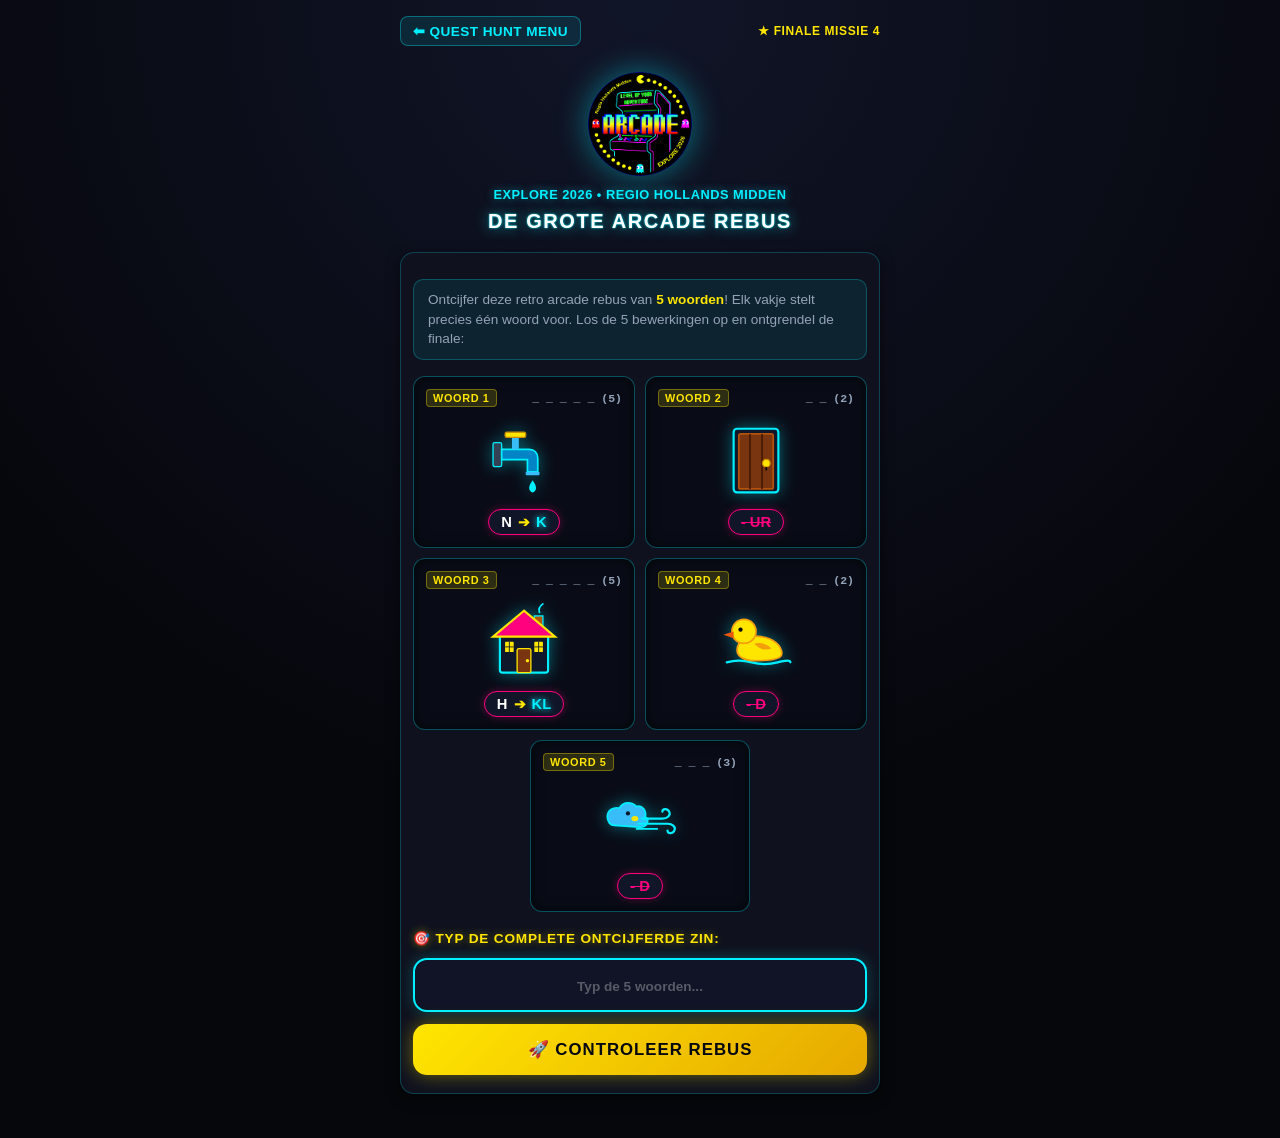
==== commit 18027dd3: "removed the hulp nodig button" ====
--- a/quest_hunt/puzzel_3_rebus.html
+++ b/quest_hunt/puzzel_3_rebus.html
@@ -709,10 +709,6 @@
           🚀 Controleer Rebus
         </button>
 
-        <button type="button" id="btnToggleHint" class="btn-hint-toggle">
-          💡 Hulp nodig bij de plaatjes?
-        </button>
-
         <div id="hintBox" class="hint-box" style="display: none;">
           <strong>De 5 voorwerpen zijn:</strong><br>
           • <strong>Vak 1:</strong> Kraan (vervang N door K)<br>
